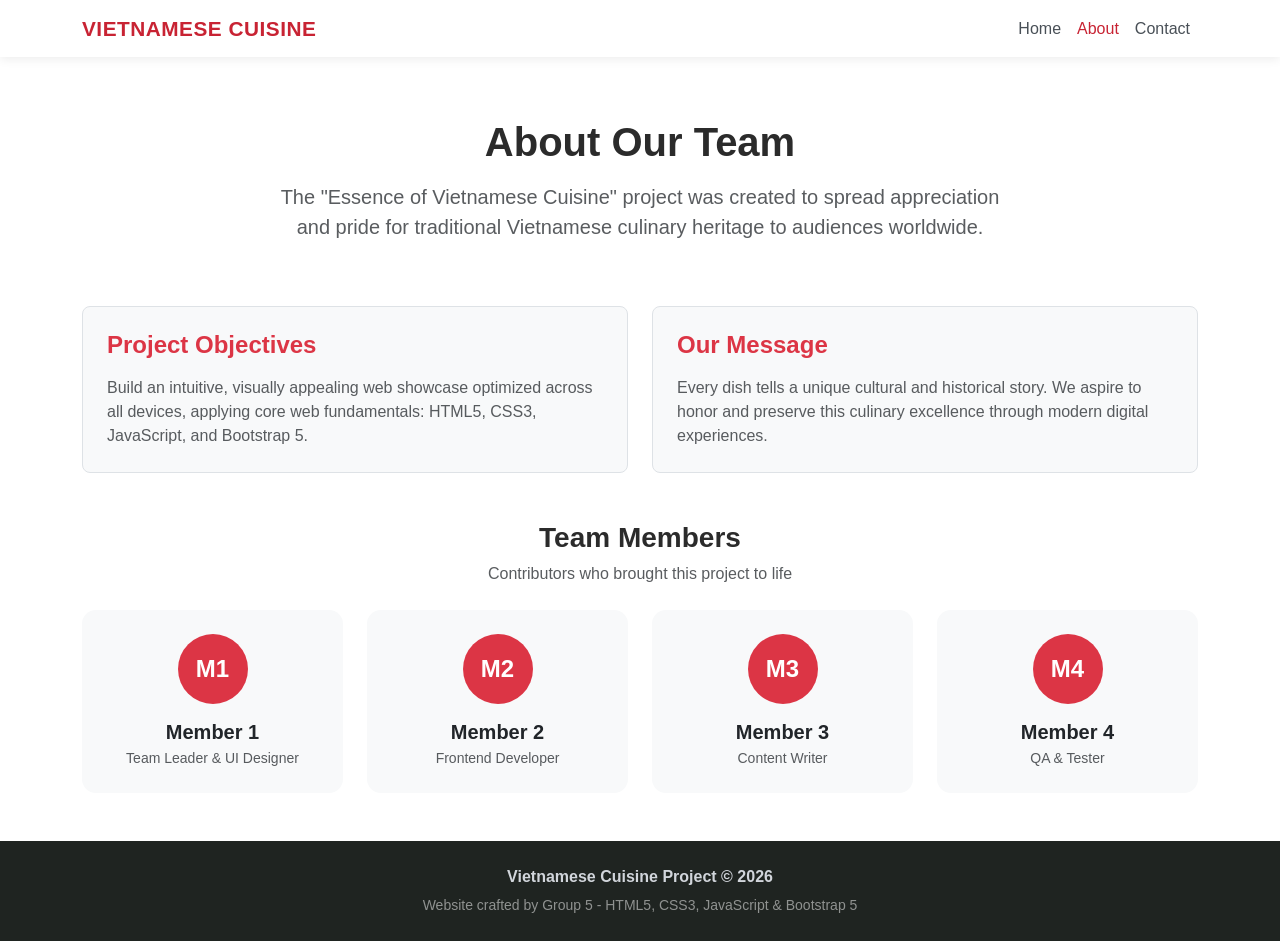
==== about.html @ 58474844 "Initial commit for Vietnamese Cuisine project" ====
<!DOCTYPE html>
<html lang="en">
<head>
  <meta charset="UTF-8">
  <meta name="viewport" content="width=device-width, initial-scale=1.0">
  <title>About Us - Essence of Vietnamese Cuisine</title>
  <link href="https://cdn.jsdelivr.net/npm/bootstrap@5.3.3/dist/css/bootstrap.min.css" rel="stylesheet">
  <link rel="stylesheet" href="css/style.css">
</head>
<body class="d-flex flex-column min-vh-100">

  <nav class="navbar navbar-expand-lg navbar-light bg-white fixed-top">
    <div class="container">
      <a class="navbar-brand fw-bold" href="index.html">VIETNAMESE CUISINE</a>
      <button class="navbar-toggler" type="button" data-bs-toggle="collapse" data-bs-target="#mainNav">
        <span class="navbar-toggler-icon"></span>
      </button>
      <div class="collapse navbar-collapse" id="mainNav">
        <ul class="navbar-nav ms-auto mb-2 mb-lg-0">
          <li class="nav-item">
            <a class="nav-link" href="index.html">Home</a>
          </li>
          <li class="nav-item">
            <a class="nav-link active" href="about.html">About</a>
          </li>
          <li class="nav-item">
            <a class="nav-link" href="contact.html">Contact</a>
          </li>
        </ul>
      </div>
    </div>
  </nav>

  <main class="container my-5 flex-grow-1">
    <div class="row justify-content-center text-center mb-5">
      <div class="col-lg-8">
        <h1 class="fw-bold mb-3">About Our Team</h1>
        <p class="lead text-muted">
          The "Essence of Vietnamese Cuisine" project was created to spread appreciation and pride for traditional Vietnamese culinary heritage to audiences worldwide.
        </p>
      </div>
    </div>

    <div class="row g-4 mb-5">
      <div class="col-md-6">
        <div class="p-4 border rounded-3 h-100 bg-light">
          <h4 class="fw-bold text-danger mb-3">Project Objectives</h4>
          <p class="text-muted mb-0">
            Build an intuitive, visually appealing web showcase optimized across all devices, applying core web fundamentals: HTML5, CSS3, JavaScript, and Bootstrap 5.
          </p>
        </div>
      </div>
      <div class="col-md-6">
        <div class="p-4 border rounded-3 h-100 bg-light">
          <h4 class="fw-bold text-danger mb-3">Our Message</h4>
          <p class="text-muted mb-0">
            Every dish tells a unique cultural and historical story. We aspire to honor and preserve this culinary excellence through modern digital experiences.
          </p>
        </div>
      </div>
    </div>

    <div class="text-center mb-4">
      <h3 class="fw-bold">Team Members</h3>
      <p class="text-muted">Contributors who brought this project to life</p>
    </div>

    <div class="row g-4 justify-content-center">
      <div class="col-12 col-sm-6 col-md-3">
        <div class="card member-card text-center p-4 h-100">
          <div class="rounded-circle bg-danger text-white mx-auto d-flex align-items-center justify-content-center mb-3" style="width: 70px; height: 70px; font-size: 1.5rem; font-weight: bold;">
            M1
          </div>
          <h5 class="fw-bold mb-1">Member 1</h5>
          <p class="text-muted small mb-0">Team Leader & UI Designer</p>
        </div>
      </div>

      <div class="col-12 col-sm-6 col-md-3">
        <div class="card member-card text-center p-4 h-100">
          <div class="rounded-circle bg-danger text-white mx-auto d-flex align-items-center justify-content-center mb-3" style="width: 70px; height: 70px; font-size: 1.5rem; font-weight: bold;">
            M2
          </div>
          <h5 class="fw-bold mb-1">Member 2</h5>
          <p class="text-muted small mb-0">Frontend Developer</p>
        </div>
      </div>

      <div class="col-12 col-sm-6 col-md-3">
        <div class="card member-card text-center p-4 h-100">
          <div class="rounded-circle bg-danger text-white mx-auto d-flex align-items-center justify-content-center mb-3" style="width: 70px; height: 70px; font-size: 1.5rem; font-weight: bold;">
            M3
          </div>
          <h5 class="fw-bold mb-1">Member 3</h5>
          <p class="text-muted small mb-0">Content Writer</p>
        </div>
      </div>

      <div class="col-12 col-sm-6 col-md-3">
        <div class="card member-card text-center p-4 h-100">
          <div class="rounded-circle bg-danger text-white mx-auto d-flex align-items-center justify-content-center mb-3" style="width: 70px; height: 70px; font-size: 1.5rem; font-weight: bold;">
            M4
          </div>
          <h5 class="fw-bold mb-1">Member 4</h5>
          <p class="text-muted small mb-0">QA & Tester</p>
        </div>
      </div>
    </div>
  </main>

  <footer class="py-4 text-center mt-auto">
    <div class="container">
      <p class="mb-1 fw-bold">Vietnamese Cuisine Project &copy; 2026</p>
      <small class="text-white-50">Website crafted by Group 5 - HTML5, CSS3, JavaScript & Bootstrap 5</small>
    </div>
  </footer>

  <script src="https://cdn.jsdelivr.net/npm/bootstrap@5.3.3/dist/js/bootstrap.bundle.min.js"></script>
  <script src="js/script.js"></script>
</body>
</html>
---- css/style.css ----
:root {
  --primary-color: #c82333;
  --primary-dark: #9e1321;
  --secondary-color: #d4a373;
  --bg-light: #f8f9fa;
  --text-dark: #2b2b2b;
}

body {
  font-family: 'Segoe UI', Tahoma, Geneva, Verdana, sans-serif;
  color: var(--text-dark);
  background-color: #ffffff;
  padding-top: 70px;
}

.navbar {
  box-shadow: 0 2px 10px rgba(0, 0, 0, 0.08);
}

.navbar-brand {
  color: var(--primary-color) !important;
  font-size: 1.3rem;
  letter-spacing: 0.5px;
}

.nav-link {
  font-weight: 500;
  color: #495057 !important;
  transition: color 0.2s ease;
}

.nav-link:hover,
.nav-link.active {
  color: var(--primary-color) !important;
}

.hero-section {
  background: linear-gradient(rgba(0, 0, 0, 0.42), rgba(0, 0, 0, 0.42)),
    url('../images/dungnauan.jpg') center/cover no-repeat;
  color: #ffffff;
  padding: 95px 0;
  border-radius: 0 0 24px 24px;
}

.food-card {
  border: none;
  border-radius: 16px;
  overflow: hidden;
  box-shadow: 0 4px 15px rgba(0, 0, 0, 0.06);
  background-color: #ffffff;
}

.food-card img {
  height: 200px;
  object-fit: cover;
}

.btn-primary {
  background-color: var(--primary-color);
  border-color: var(--primary-color);
  border-radius: 8px;
  font-weight: 500;
  padding: 8px 18px;
  transition: all 0.2s ease;
}

.btn-primary:hover {
  background-color: var(--primary-dark);
  border-color: var(--primary-dark);
}

.badge-region {
  background-color: #fef3e2;
  color: #b25e00;
  font-weight: 600;
  border-radius: 6px;
  padding: 5px 10px;
}

.member-card {
  border: none;
  border-radius: 14px;
  background-color: var(--bg-light);
}

.contact-box {
  background-color: var(--bg-light);
  border-radius: 16px;
  padding: 30px;
}

footer {
  background-color: #1f2421;
  color: #d1d5db;
}
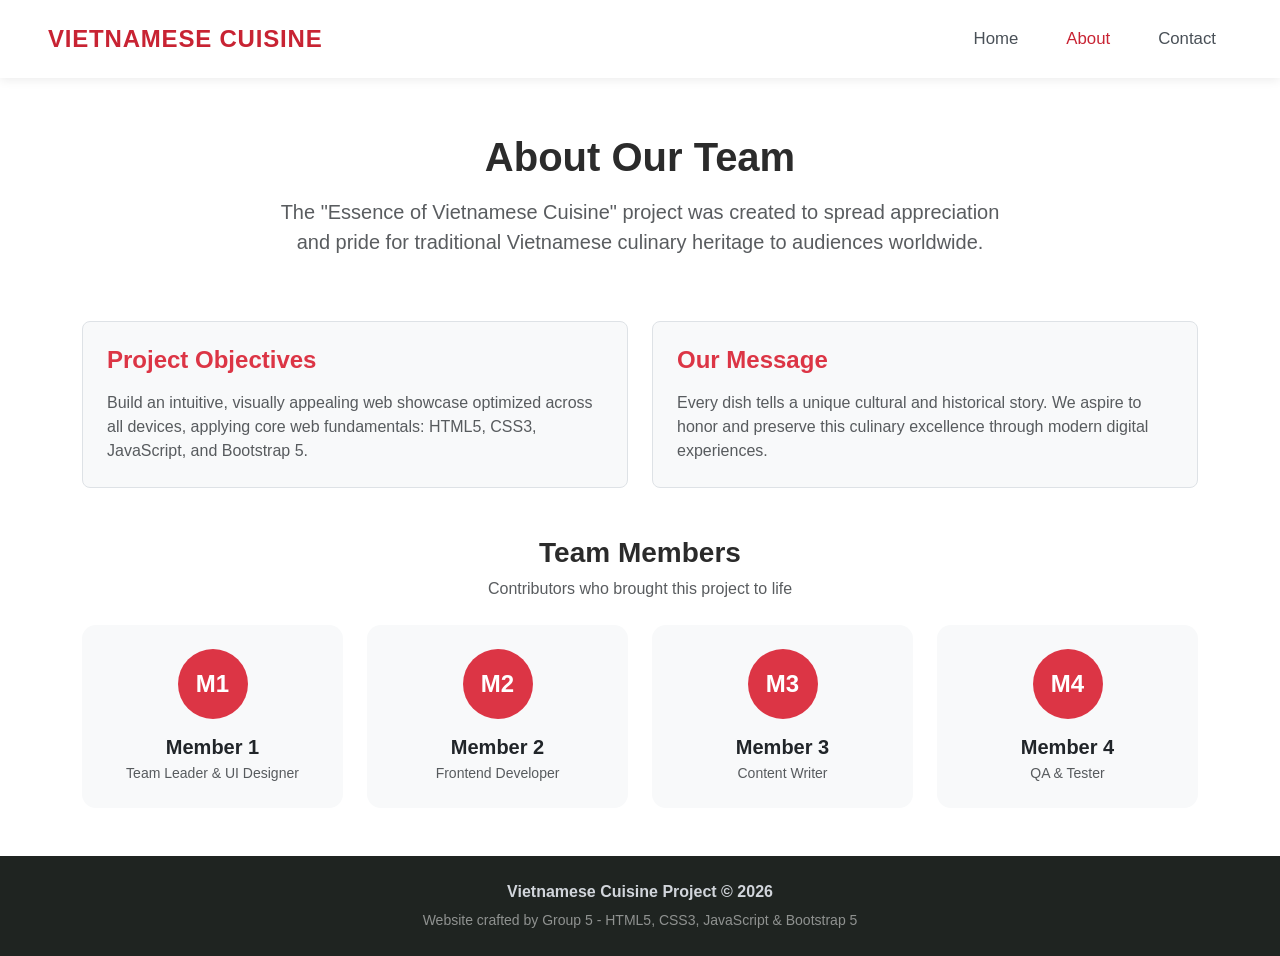
==== commit fed14685: "Enhance navbar layout: wider container, taller padding, and spaced menu items" ====
--- a/about.html
+++ b/about.html
@@ -9,14 +9,14 @@
 </head>
 <body class="d-flex flex-column min-vh-100">
 
-  <nav class="navbar navbar-expand-lg navbar-light bg-white fixed-top">
-    <div class="container">
+  <nav class="navbar navbar-expand-lg navbar-light bg-white fixed-top py-3">
+    <div class="container-fluid px-lg-5">
       <a class="navbar-brand fw-bold" href="index.html">VIETNAMESE CUISINE</a>
       <button class="navbar-toggler" type="button" data-bs-toggle="collapse" data-bs-target="#mainNav">
         <span class="navbar-toggler-icon"></span>
       </button>
       <div class="collapse navbar-collapse" id="mainNav">
-        <ul class="navbar-nav ms-auto mb-2 mb-lg-0">
+        <ul class="navbar-nav ms-auto mb-2 mb-lg-0 gap-lg-3">
           <li class="nav-item">
             <a class="nav-link" href="index.html">Home</a>
           </li>
--- a/css/style.css
+++ b/css/style.css
@@ -10,7 +10,7 @@
   font-family: 'Segoe UI', Tahoma, Geneva, Verdana, sans-serif;
   color: var(--text-dark);
   background-color: #ffffff;
-  padding-top: 70px;
+  padding-top: 85px;
 }
 
 .navbar {
@@ -19,13 +19,15 @@
 
 .navbar-brand {
   color: var(--primary-color) !important;
-  font-size: 1.3rem;
-  letter-spacing: 0.5px;
+  font-size: 1.5rem;
+  letter-spacing: 0.8px;
 }
 
 .nav-link {
   font-weight: 500;
+  font-size: 1.05rem;
   color: #495057 !important;
+  padding: 8px 16px !important;
   transition: color 0.2s ease;
 }
 
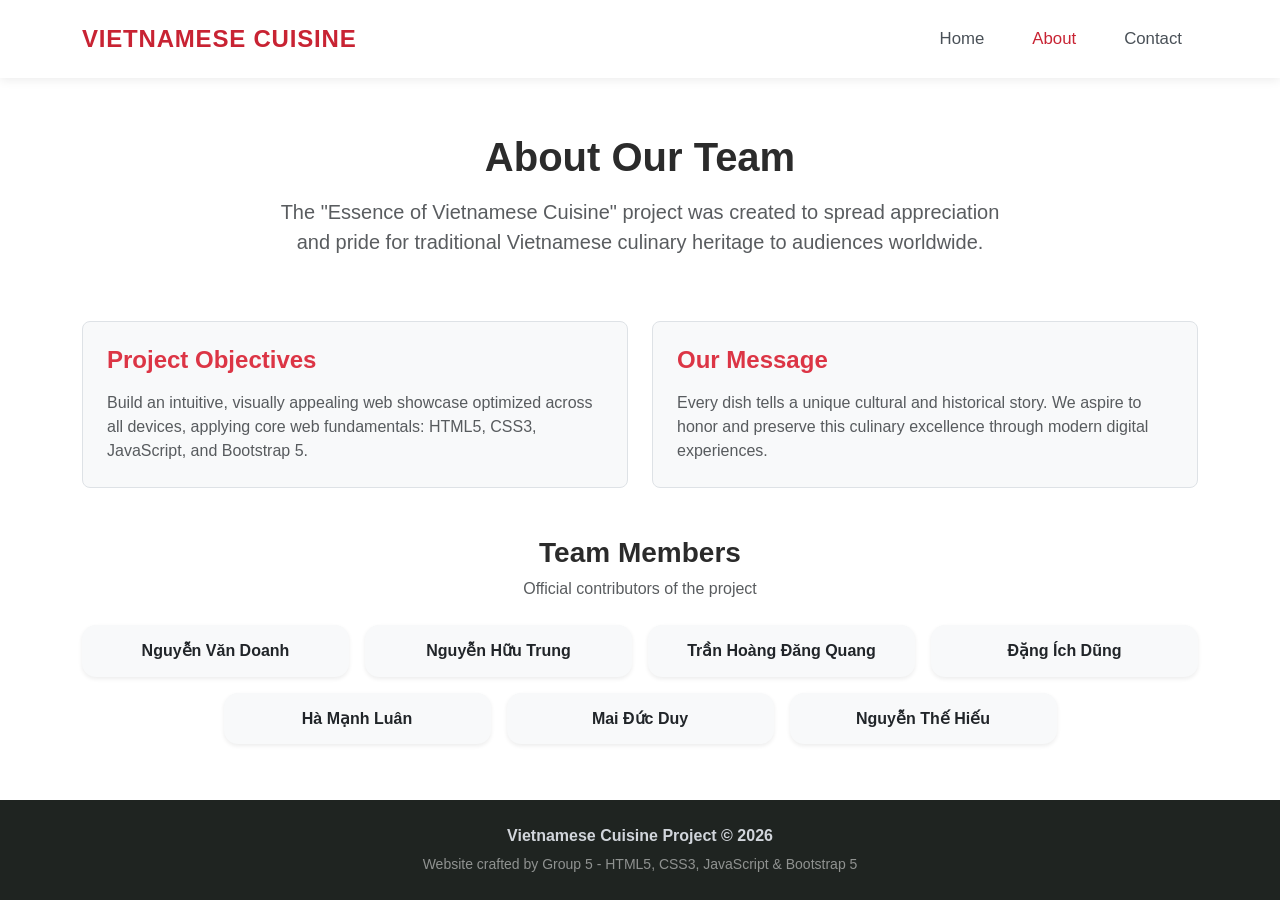
==== commit fcecc03f: "Update about.html: clean 7 members grid and aligned container navbar" ====
--- a/about.html
+++ b/about.html
@@ -10,7 +10,7 @@
 <body class="d-flex flex-column min-vh-100">
 
   <nav class="navbar navbar-expand-lg navbar-light bg-white fixed-top py-3">
-    <div class="container-fluid px-lg-5">
+    <div class="container">
       <a class="navbar-brand fw-bold" href="index.html">VIETNAMESE CUISINE</a>
       <button class="navbar-toggler" type="button" data-bs-toggle="collapse" data-bs-target="#mainNav">
         <span class="navbar-toggler-icon"></span>
@@ -62,47 +62,49 @@
 
     <div class="text-center mb-4">
       <h3 class="fw-bold">Team Members</h3>
-      <p class="text-muted">Contributors who brought this project to life</p>
+      <p class="text-muted">Official contributors of the project</p>
     </div>
 
-    <div class="row g-4 justify-content-center">
-      <div class="col-12 col-sm-6 col-md-3">
-        <div class="card member-card text-center p-4 h-100">
-          <div class="rounded-circle bg-danger text-white mx-auto d-flex align-items-center justify-content-center mb-3" style="width: 70px; height: 70px; font-size: 1.5rem; font-weight: bold;">
-            M1
-          </div>
-          <h5 class="fw-bold mb-1">Member 1</h5>
-          <p class="text-muted small mb-0">Team Leader & UI Designer</p>
+    <div class="row g-3 justify-content-center">
+      <div class="col-12 col-sm-6 col-md-4 col-lg-3">
+        <div class="card member-card text-center py-3 px-2 h-100 shadow-sm">
+          <h6 class="fw-bold mb-0 text-dark">Nguyễn Văn Doanh</h6>
         </div>
       </div>
 
-      <div class="col-12 col-sm-6 col-md-3">
-        <div class="card member-card text-center p-4 h-100">
-          <div class="rounded-circle bg-danger text-white mx-auto d-flex align-items-center justify-content-center mb-3" style="width: 70px; height: 70px; font-size: 1.5rem; font-weight: bold;">
-            M2
-          </div>
-          <h5 class="fw-bold mb-1">Member 2</h5>
-          <p class="text-muted small mb-0">Frontend Developer</p>
+      <div class="col-12 col-sm-6 col-md-4 col-lg-3">
+        <div class="card member-card text-center py-3 px-2 h-100 shadow-sm">
+          <h6 class="fw-bold mb-0 text-dark">Nguyễn Hữu Trung</h6>
         </div>
       </div>
 
-      <div class="col-12 col-sm-6 col-md-3">
-        <div class="card member-card text-center p-4 h-100">
-          <div class="rounded-circle bg-danger text-white mx-auto d-flex align-items-center justify-content-center mb-3" style="width: 70px; height: 70px; font-size: 1.5rem; font-weight: bold;">
-            M3
-          </div>
-          <h5 class="fw-bold mb-1">Member 3</h5>
-          <p class="text-muted small mb-0">Content Writer</p>
+      <div class="col-12 col-sm-6 col-md-4 col-lg-3">
+        <div class="card member-card text-center py-3 px-2 h-100 shadow-sm">
+          <h6 class="fw-bold mb-0 text-dark">Trần Hoàng Đăng Quang</h6>
         </div>
       </div>
 
-      <div class="col-12 col-sm-6 col-md-3">
-        <div class="card member-card text-center p-4 h-100">
-          <div class="rounded-circle bg-danger text-white mx-auto d-flex align-items-center justify-content-center mb-3" style="width: 70px; height: 70px; font-size: 1.5rem; font-weight: bold;">
-            M4
-          </div>
-          <h5 class="fw-bold mb-1">Member 4</h5>
-          <p class="text-muted small mb-0">QA & Tester</p>
+      <div class="col-12 col-sm-6 col-md-4 col-lg-3">
+        <div class="card member-card text-center py-3 px-2 h-100 shadow-sm">
+          <h6 class="fw-bold mb-0 text-dark">Đặng Ích Dũng</h6>
+        </div>
+      </div>
+
+      <div class="col-12 col-sm-6 col-md-4 col-lg-3">
+        <div class="card member-card text-center py-3 px-2 h-100 shadow-sm">
+          <h6 class="fw-bold mb-0 text-dark">Hà Mạnh Luân</h6>
+        </div>
+      </div>
+
+      <div class="col-12 col-sm-6 col-md-4 col-lg-3">
+        <div class="card member-card text-center py-3 px-2 h-100 shadow-sm">
+          <h6 class="fw-bold mb-0 text-dark">Mai Đức Duy</h6>
+        </div>
+      </div>
+
+      <div class="col-12 col-sm-6 col-md-4 col-lg-3">
+        <div class="card member-card text-center py-3 px-2 h-100 shadow-sm">
+          <h6 class="fw-bold mb-0 text-dark">Nguyễn Thế Hiếu</h6>
         </div>
       </div>
     </div>
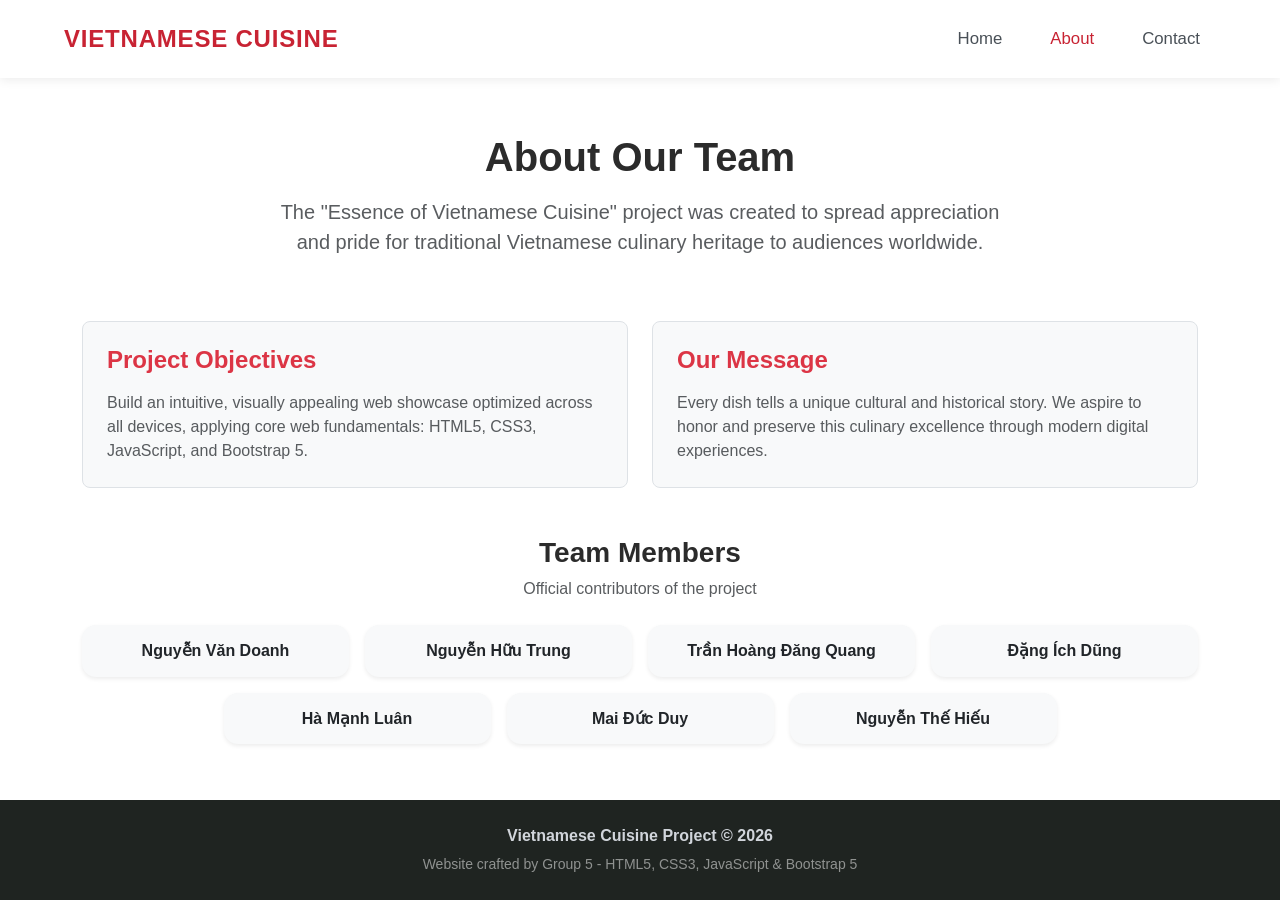
==== commit 82f353e1: "Fix navbar layout: use container px-4 and max-width 1200px" ====
--- a/about.html
+++ b/about.html
@@ -10,7 +10,7 @@
 <body class="d-flex flex-column min-vh-100">
 
   <nav class="navbar navbar-expand-lg navbar-light bg-white fixed-top py-3">
-    <div class="container">
+    <div class="container px-4">
       <a class="navbar-brand fw-bold" href="index.html">VIETNAMESE CUISINE</a>
       <button class="navbar-toggler" type="button" data-bs-toggle="collapse" data-bs-target="#mainNav">
         <span class="navbar-toggler-icon"></span>
--- a/css/style.css
+++ b/css/style.css
@@ -15,6 +15,10 @@
 
 .navbar {
   box-shadow: 0 2px 10px rgba(0, 0, 0, 0.08);
+}
+
+.navbar .container {
+  max-width: 1200px;
 }
 
 .navbar-brand {
